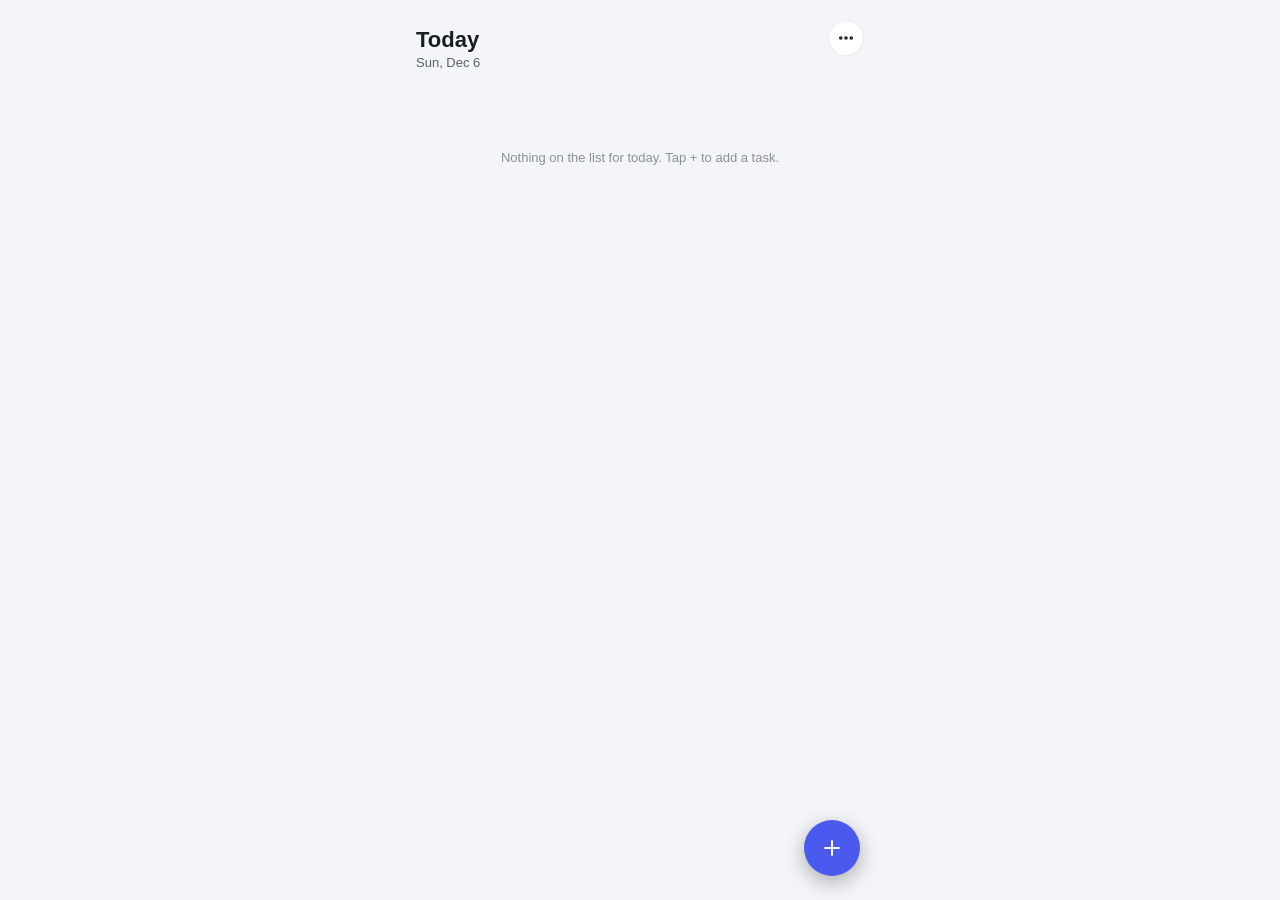
==== index.html @ 2a15b965 "Initial daily-planner PWA: offline habit checklist Plain HTML/CSS/JS, no build step. IndexedDB (task" ====
<!DOCTYPE html>
<html lang="en">
<head>
<meta charset="UTF-8" />
<meta name="viewport" content="width=device-width, initial-scale=1, viewport-fit=cover" />
<title>Daily Planner</title>
<meta name="theme-color" content="#0b0d12" />
<link rel="manifest" href="manifest.json" />
<link rel="icon" href="icons/icon-192.png" />
<link rel="apple-touch-icon" href="icons/icon-192.png" />
<meta name="apple-mobile-web-app-capable" content="yes" />
<meta name="apple-mobile-web-app-status-bar-style" content="black-translucent" />
<link rel="stylesheet" href="css/styles.css" />
</head>
<body>
<div id="app">
  <header class="app-header">
    <div>
      <h1>Today</h1>
      <div class="date-sub" id="dateSub"></div>
    </div>
    <button class="icon-btn" id="settingsBtn" aria-label="Backup settings"></button>
  </header>

  <div id="listContainer"></div>
</div>

<button class="fab" id="addTaskFab" aria-label="Add task"></button>

<!-- Add / edit task sheet -->
<div class="overlay" id="taskFormOverlay" hidden>
  <div class="sheet">
    <div class="sheet-handle"></div>
    <div class="sheet-title-row">
      <p id="taskFormTitle">Add task</p>
      <button class="icon-btn" id="taskFormClose" aria-label="Close"></button>
    </div>

    <label class="field-label" for="taskNameInput">Task name</label>
    <input type="text" id="taskNameInput" placeholder="Evening stretch" style="width:100%; margin-bottom:4px;" />
    <p class="field-error" id="taskNameError">Please enter a task name.</p>

    <label class="field-label" for="taskCategoryInput" style="margin-top:12px;">Category</label>
    <input type="text" id="taskCategoryInput" placeholder="pills, gym, meditation…" style="width:100%; margin-bottom:16px;" />

    <label class="field-label">Time of day</label>
    <div class="picker-row" id="timePicker">
      <button type="button" class="picker-btn" data-time="morning"></button>
      <button type="button" class="picker-btn" data-time="afternoon"></button>
      <button type="button" class="picker-btn" data-time="evening"></button>
    </div>
    <p class="field-error" id="taskTimeError">Please choose a time of day.</p>

    <label class="field-label">Repeats on</label>
    <div class="quick-row" id="quickPicker">
      <button type="button" class="quick-btn" data-quick="everyday">Every day</button>
      <button type="button" class="quick-btn" data-quick="weekdays">Weekdays</button>
      <button type="button" class="quick-btn" data-quick="once">Just once</button>
    </div>
    <div class="day-picker" id="dayPicker"></div>
    <p class="day-summary" id="daySummary">Select which days this applies to.</p>

    <button class="primary-btn" id="taskFormSave">Save task</button>
    <button class="secondary-btn" id="taskFormCancel">Cancel</button>
  </div>
</div>

<!-- Edit scope: apply change to just today or whole series -->
<div class="overlay" id="editScopeOverlay" hidden>
  <div class="sheet">
    <div class="sheet-handle"></div>
    <p style="font-size:15px;font-weight:500;margin:0 0 4px;">Save changes</p>
    <p class="action-sheet-subtitle" id="editScopeSubtitle"></p>
    <button class="secondary-btn" id="editScopeOnce">Just today</button>
    <button class="primary-btn" id="editScopeAll">Change whole series</button>
    <button class="secondary-btn" id="editScopeCancel">Cancel</button>
  </div>
</div>

<!-- Action sheet: tap a task -->
<div class="overlay" id="actionSheetOverlay" hidden>
  <div class="sheet">
    <div class="sheet-handle"></div>
    <p id="actionSheetTitle" style="font-size:15px;font-weight:500;margin:0 0 2px;"></p>
    <p class="action-sheet-subtitle" id="actionSheetSubtitle"></p>
    <button class="row-btn" id="actionEditBtn"></button>
    <button class="row-btn danger-btn" id="actionDeleteBtn"></button>
    <button class="secondary-btn" id="actionCancelBtn">Cancel</button>
  </div>
</div>

<!-- Delete confirm -->
<div class="overlay" id="deleteConfirmOverlay" hidden>
  <div class="sheet">
    <div class="sheet-handle"></div>
    <p id="deleteConfirmTitle" style="font-size:14px;margin:0 0 4px;"></p>
    <p class="action-sheet-subtitle" id="deleteConfirmSubtitle">What do you want to remove?</p>
    <button class="secondary-btn" id="deleteOnceBtn">Just today</button>
    <button class="danger-btn solid" id="deleteAllBtn">Remove from all days</button>
    <button class="secondary-btn" id="deleteCancelBtn">Cancel</button>
  </div>
</div>

<!-- Backup / settings -->
<div class="overlay" id="settingsOverlay" hidden>
  <div class="sheet">
    <div class="sheet-handle"></div>
    <div class="sheet-title-row">
      <p>Backup</p>
      <button class="icon-btn" id="settingsClose" aria-label="Close"></button>
    </div>
    <button class="row-btn" id="exportBtn"></button>
    <button class="row-btn" id="importBtn"></button>
    <input type="file" accept="application/json" id="importFileInput" class="file-input" />
    <p class="action-sheet-subtitle" style="margin-top:4px;">Importing replaces all data currently stored on this device.</p>
  </div>
</div>

<div class="toast" id="toast" hidden></div>

<script type="module" src="js/app.js"></script>
</body>
</html>
---- css/styles.css ----
:root {
  color-scheme: dark;

  --bg: #0b0d12;
  --surface-1: #12151c;
  --surface-2: #1a1e27;
  --surface-3: #232836;
  --border: rgba(255, 255, 255, 0.09);
  --border-accent: #5b6cff;
  --border-danger: rgba(240, 90, 90, 0.5);

  --text-primary: #f2f3f7;
  --text-secondary: #a2a8ba;
  --text-muted: #6b7182;
  --text-danger: #ff8080;
  --on-accent: #ffffff;
  --on-danger: #ffffff;

  --fill-accent: #5b6cff;
  --fill-secondary: #2a2f3d;
  --fill-danger: #d84a4a;

  --bg-tint-blue: rgba(91, 140, 255, 0.16);
  --text-tint-blue: #8fb4ff;
  --bg-tint-purple: rgba(160, 110, 255, 0.16);
  --text-tint-purple: #c3a4ff;
  --bg-tint-green: rgba(80, 200, 140, 0.16);
  --text-tint-green: #7fe0b6;
  --bg-tint-orange: rgba(255, 160, 70, 0.16);
  --text-tint-orange: #ffbd80;
  --bg-tint-pink: rgba(255, 110, 160, 0.16);
  --text-tint-pink: #ff9dc0;
  --bg-tint-gray: rgba(160, 170, 190, 0.16);
  --text-tint-gray: #b7bdcc;

  --shadow-sheet: 0 -8px 30px rgba(0, 0, 0, 0.35);
  --radius-lg: 16px;
  --radius-md: 12px;
  --radius-sm: 8px;
}

@media (prefers-color-scheme: light) {
  :root {
    color-scheme: light;
    --bg: #f4f5f8;
    --surface-1: #ffffff;
    --surface-2: #ffffff;
    --surface-3: #f0f1f5;
    --border: rgba(20, 22, 30, 0.08);
    --border-accent: #4a5aef;
    --border-danger: rgba(200, 60, 60, 0.4);

    --text-primary: #1a1d27;
    --text-secondary: #5a5f70;
    --text-muted: #8a8fa0;
    --text-danger: #c23a3a;

    --fill-accent: #4a5aef;
    --fill-secondary: #eceef4;
    --fill-danger: #d84a4a;

    --bg-tint-blue: rgba(74, 110, 235, 0.1);
    --text-tint-blue: #3a54c8;
    --bg-tint-purple: rgba(140, 90, 235, 0.1);
    --text-tint-purple: #7c4fd6;
    --bg-tint-green: rgba(40, 160, 110, 0.12);
    --text-tint-green: #1f8f63;
    --bg-tint-orange: rgba(230, 130, 40, 0.12);
    --text-tint-orange: #b8650f;
    --bg-tint-pink: rgba(230, 80, 140, 0.12);
    --text-tint-pink: #c23a72;
    --bg-tint-gray: rgba(90, 95, 112, 0.1);
    --text-tint-gray: #565b6c;

    --shadow-sheet: 0 -8px 30px rgba(0, 0, 0, 0.12);
  }
}

* {
  box-sizing: border-box;
}

html, body {
  height: 100%;
}

body {
  margin: 0;
  background: var(--bg);
  color: var(--text-primary);
  font-family: -apple-system, BlinkMacSystemFont, 'Segoe UI', Roboto, Helvetica, Arial, sans-serif;
  -webkit-tap-highlight-color: transparent;
}

button, input {
  font: inherit;
  color: inherit;
}

button {
  background: var(--surface-3);
  border: 0.5px solid var(--border);
  border-radius: var(--radius-sm);
  color: var(--text-primary);
  cursor: pointer;
}

button:active {
  opacity: 0.8;
}

input[type="text"] {
  background: var(--surface-3);
  border: 0.5px solid var(--border);
  border-radius: var(--radius-sm);
  padding: 10px 12px;
  color: var(--text-primary);
}

input[type="text"]:focus, button:focus-visible {
  outline: 2px solid var(--border-accent);
  outline-offset: 1px;
}

#app {
  max-width: 480px;
  margin: 0 auto;
  min-height: 100%;
  padding: 20px 16px calc(96px + env(safe-area-inset-bottom));
}

/* ---------- Header ---------- */
.app-header {
  display: flex;
  align-items: baseline;
  justify-content: space-between;
  margin-bottom: 20px;
}

.app-header h1 {
  font-size: 22px;
  font-weight: 600;
  margin: 0;
}

.app-header .date-sub {
  font-size: 13px;
  color: var(--text-secondary);
  margin-top: 2px;
}

.icon-btn {
  width: 36px;
  height: 36px;
  border-radius: 50%;
  display: flex;
  align-items: center;
  justify-content: center;
  background: var(--surface-2);
  flex-shrink: 0;
}

.icon-btn svg {
  width: 18px;
  height: 18px;
}

/* ---------- Sections ---------- */
.section {
  margin-bottom: 22px;
}

.section-title {
  font-size: 12px;
  font-weight: 600;
  text-transform: uppercase;
  letter-spacing: 0.06em;
  color: var(--text-muted);
  margin: 0 0 8px 4px;
  display: flex;
  align-items: center;
  gap: 6px;
}

.section-title svg {
  width: 14px;
  height: 14px;
}

.task-list {
  display: flex;
  flex-direction: column;
  gap: 8px;
}

/* ---------- Task row ---------- */
.task-row {
  background: var(--surface-2);
  border: 0.5px solid var(--border);
  border-radius: var(--radius-md);
  padding: 0.7rem 0.9rem;
  display: flex;
  align-items: center;
  gap: 10px;
}

.task-checkbox {
  width: 22px;
  height: 22px;
  border-radius: 50%;
  border: 1.5px solid var(--text-muted);
  background: transparent;
  flex-shrink: 0;
  display: flex;
  align-items: center;
  justify-content: center;
  padding: 0;
}

.task-checkbox svg {
  width: 13px;
  height: 13px;
  opacity: 0;
}

.task-row.completed .task-checkbox {
  background: var(--fill-accent);
  border-color: var(--fill-accent);
  color: var(--on-accent);
}

.task-row.completed .task-checkbox svg {
  opacity: 1;
}

.task-label-btn {
  flex: 1;
  display: flex;
  flex-direction: column;
  align-items: flex-start;
  gap: 2px;
  background: transparent;
  border: none;
  padding: 0;
  text-align: left;
  min-width: 0;
}

.task-name {
  font-size: 14px;
  line-height: 1.3;
}

.task-row.completed .task-name {
  color: var(--text-muted);
  text-decoration: line-through;
}

.task-override-note {
  font-size: 11px;
  color: var(--text-muted);
}

.tag {
  font-size: 11px;
  padding: 3px 9px;
  border-radius: 10px;
  white-space: nowrap;
  flex-shrink: 0;
  border: none;
}

.tag-blue { background: var(--bg-tint-blue); color: var(--text-tint-blue); }
.tag-purple { background: var(--bg-tint-purple); color: var(--text-tint-purple); }
.tag-green { background: var(--bg-tint-green); color: var(--text-tint-green); }
.tag-orange { background: var(--bg-tint-orange); color: var(--text-tint-orange); }
.tag-pink { background: var(--bg-tint-pink); color: var(--text-tint-pink); }
.tag-gray { background: var(--bg-tint-gray); color: var(--text-tint-gray); }

/* ---------- Empty state ---------- */
.empty-state {
  text-align: center;
  color: var(--text-muted);
  font-size: 13px;
  padding: 60px 20px;
}

/* ---------- FAB ---------- */
.fab {
  position: fixed;
  right: max(20px, calc((100vw - 480px) / 2 + 20px));
  bottom: calc(24px + env(safe-area-inset-bottom));
  width: 56px;
  height: 56px;
  border-radius: 50%;
  background: var(--fill-accent);
  color: var(--on-accent);
  display: flex;
  align-items: center;
  justify-content: center;
  box-shadow: 0 6px 20px rgba(0, 0, 0, 0.3);
  border: none;
  z-index: 20;
}

.fab svg {
  width: 24px;
  height: 24px;
}

/* ---------- Overlay / sheet ---------- */
.overlay {
  position: fixed;
  inset: 0;
  background: rgba(0, 0, 0, 0.5);
  display: flex;
  align-items: flex-end;
  justify-content: center;
  z-index: 50;
}

.overlay[hidden] {
  display: none !important;
}

.sheet {
  width: 100%;
  max-width: 480px;
  max-height: 88vh;
  overflow-y: auto;
  background: var(--surface-1);
  border-radius: 18px 18px 0 0;
  padding: 14px 16px calc(20px + env(safe-area-inset-bottom));
  box-shadow: var(--shadow-sheet);
  animation: sheet-up 0.18s ease-out;
}

@keyframes sheet-up {
  from { transform: translateY(16px); opacity: 0.6; }
  to { transform: translateY(0); opacity: 1; }
}

.sheet-handle {
  width: 36px;
  height: 4px;
  border-radius: 3px;
  background: var(--border);
  margin: 2px auto 14px;
}

.sheet-title-row {
  display: flex;
  align-items: center;
  justify-content: space-between;
  margin-bottom: 14px;
}

.sheet-title-row p {
  font-size: 18px;
  font-weight: 500;
  margin: 0;
}

.field-label {
  font-size: 13px;
  color: var(--text-secondary);
  display: block;
  margin-bottom: 8px;
}

.card {
  background: var(--surface-2);
  border-radius: var(--radius-md);
  border: 0.5px solid var(--border);
  padding: 1rem 1.25rem;
}

.picker-row {
  display: flex;
  gap: 6px;
  margin-bottom: 16px;
}

.picker-btn {
  flex: 1;
  padding: 8px 0;
  font-size: 12px;
  display: flex;
  flex-direction: column;
  align-items: center;
  gap: 4px;
}

.picker-btn svg {
  width: 16px;
  height: 16px;
}

.picker-btn.selected {
  background: var(--fill-accent);
  color: var(--on-accent);
  border-color: var(--border-accent);
}

.quick-row {
  display: flex;
  gap: 6px;
  margin-bottom: 10px;
}

.quick-btn {
  flex: 1;
  padding: 6px 0;
  font-size: 12px;
}

.quick-btn.selected {
  background: var(--fill-accent);
  color: var(--on-accent);
  border-color: var(--border-accent);
}

.day-picker {
  display: flex;
  gap: 4px;
  margin-bottom: 12px;
}

.day-btn {
  flex: 1;
  padding: 8px 0;
  font-size: 12px;
  border-radius: 50%;
  aspect-ratio: 1;
}

.day-btn.selected {
  background: var(--fill-accent);
  color: var(--on-accent);
  border-color: var(--border-accent);
}

.day-summary {
  font-size: 13px;
  color: var(--text-secondary);
  margin: 0 0 16px;
}

.primary-btn {
  width: 100%;
  padding: 12px;
  background: var(--fill-accent);
  color: var(--on-accent);
  font-size: 14px;
  font-weight: 500;
  border-radius: var(--radius-sm);
  margin-bottom: 8px;
}

.secondary-btn {
  width: 100%;
  padding: 10px;
  font-size: 14px;
  margin-bottom: 8px;
}

.danger-btn {
  width: 100%;
  padding: 10px;
  color: var(--text-danger);
  border-color: var(--border-danger);
  font-size: 14px;
  margin-bottom: 8px;
}

.danger-btn.solid {
  background: var(--fill-danger);
  color: var(--on-danger);
  font-weight: 500;
  border-color: transparent;
}

.row-btn {
  width: 100%;
  padding: 10px;
  display: flex;
  align-items: center;
  gap: 8px;
  margin-bottom: 8px;
  font-size: 14px;
}

.row-btn svg {
  width: 16px;
  height: 16px;
}

.field-error {
  font-size: 12px;
  color: var(--text-danger);
  margin: -10px 0 12px;
  display: none;
}

.field-error.visible {
  display: block;
}

.action-sheet-subtitle {
  font-size: 12px;
  color: var(--text-secondary);
  margin: 0 0 14px;
}

.toast {
  position: fixed;
  left: 50%;
  bottom: calc(24px + env(safe-area-inset-bottom));
  transform: translateX(-50%);
  background: var(--surface-3);
  border: 0.5px solid var(--border);
  color: var(--text-primary);
  font-size: 13px;
  padding: 10px 16px;
  border-radius: 20px;
  box-shadow: 0 6px 20px rgba(0, 0, 0, 0.3);
  z-index: 80;
  max-width: 90vw;
  text-align: center;
}

.toast[hidden] {
  display: none !important;
}

.file-input {
  display: none;
}
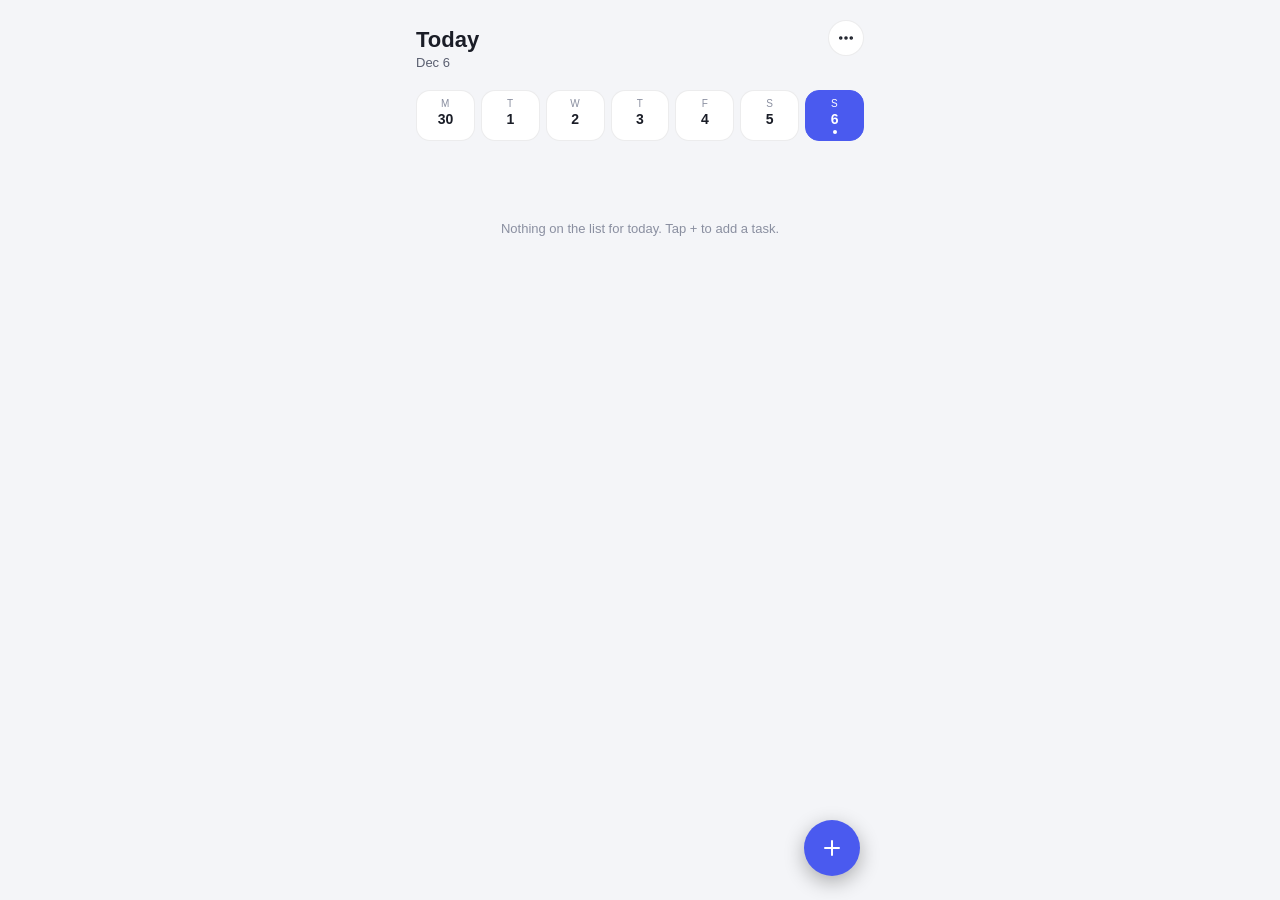
==== commit 32c70b05: "Add week view: day strip + swipe navigation Default landing is still Today, but a 7-day strip (M-Sun" ====
--- a/index.html
+++ b/index.html
@@ -16,11 +16,13 @@
 <div id="app">
   <header class="app-header">
     <div>
-      <h1>Today</h1>
+      <h1 id="dayHeading">Today</h1>
       <div class="date-sub" id="dateSub"></div>
     </div>
     <button class="icon-btn" id="settingsBtn" aria-label="Backup settings"></button>
   </header>
+
+  <div class="day-strip" id="dayStrip"></div>
 
   <div id="listContainer"></div>
 </div>
--- a/css/styles.css
+++ b/css/styles.css
@@ -163,6 +163,67 @@
 .icon-btn svg {
   width: 18px;
   height: 18px;
+}
+
+/* ---------- Day strip ---------- */
+.day-strip {
+  display: flex;
+  gap: 6px;
+  margin-bottom: 20px;
+  touch-action: pan-y;
+}
+
+.day-strip-btn {
+  flex: 1;
+  display: flex;
+  flex-direction: column;
+  align-items: center;
+  gap: 3px;
+  padding: 7px 0 6px;
+  border-radius: 14px;
+  background: var(--surface-2);
+  min-width: 0;
+}
+
+.day-strip-btn .dow {
+  font-size: 10px;
+  text-transform: uppercase;
+  letter-spacing: 0.03em;
+  color: var(--text-muted);
+}
+
+.day-strip-btn .dom {
+  font-size: 14px;
+  font-weight: 600;
+  color: var(--text-primary);
+  line-height: 1;
+}
+
+.day-strip-btn .today-dot {
+  width: 4px;
+  height: 4px;
+  border-radius: 50%;
+  background: var(--fill-accent);
+  margin-top: 1px;
+}
+
+.day-strip-btn.today .dow,
+.day-strip-btn.today .dom {
+  color: var(--fill-accent);
+}
+
+.day-strip-btn.selected {
+  background: var(--fill-accent);
+  border-color: var(--border-accent);
+}
+
+.day-strip-btn.selected .dow,
+.day-strip-btn.selected .dom {
+  color: var(--on-accent);
+}
+
+.day-strip-btn.selected .today-dot {
+  background: var(--on-accent);
 }
 
 /* ---------- Sections ---------- */
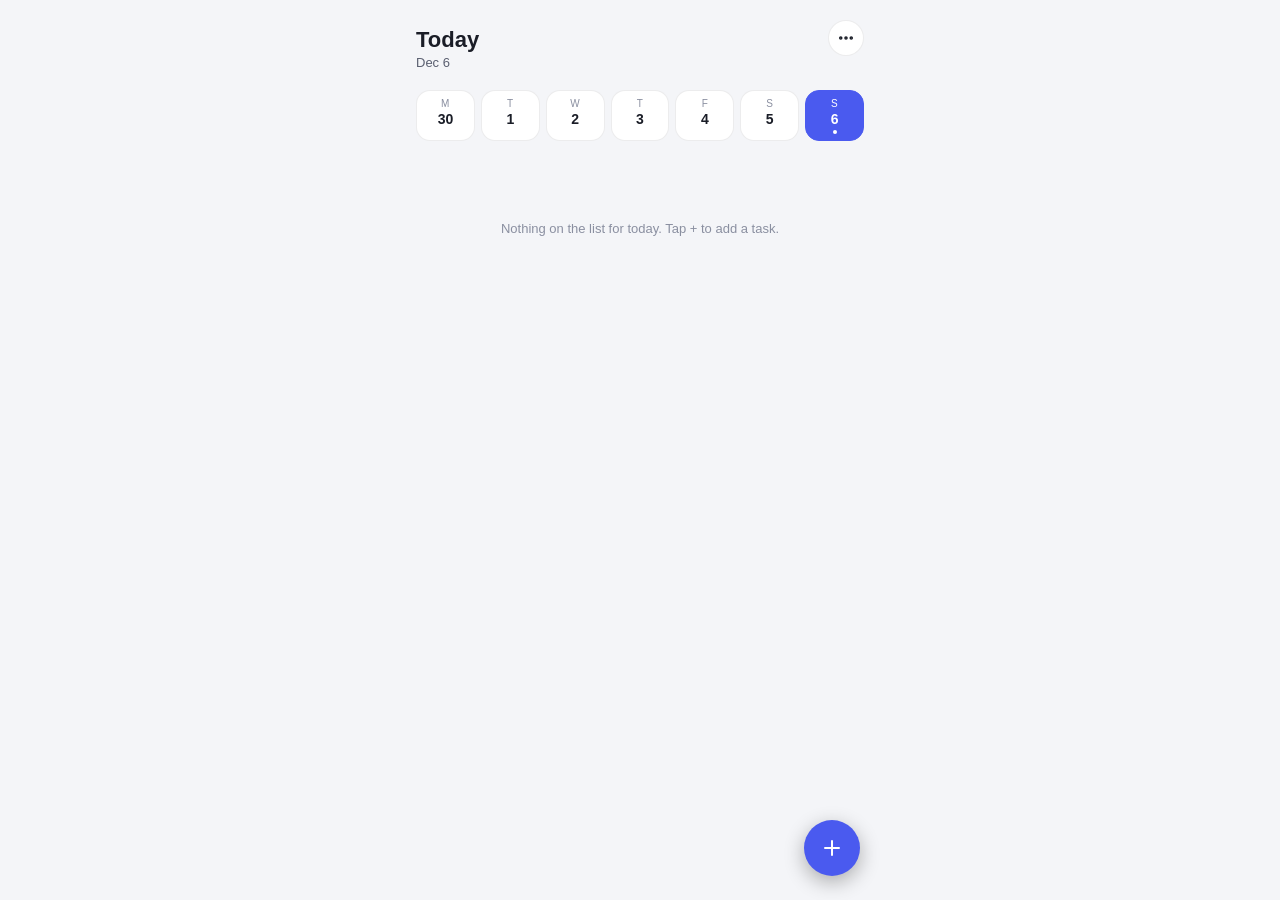
==== commit cc9609e8: "Add backup nudge, stale-data cleanup, delete undo, and a reload guard Four quality-of-life gaps iden" ====
--- a/index.html
+++ b/index.html
@@ -118,7 +118,10 @@
   </div>
 </div>
 
-<div class="toast" id="toast" hidden></div>
+<div class="toast" id="toast" hidden>
+  <span id="toastMessage"></span>
+  <button type="button" class="toast-undo" id="toastUndoBtn" hidden>Undo</button>
+</div>
 
 <script type="module" src="js/app.js"></script>
 </body>
--- a/css/styles.css
+++ b/css/styles.css
@@ -129,6 +129,29 @@
   padding: 20px 16px calc(96px + env(safe-area-inset-bottom));
 }
 
+#listContainer {
+  position: relative;
+  overflow: hidden;
+  touch-action: pan-y;
+  transition: transform 150ms ease, opacity 150ms ease;
+}
+
+/* Tap-to-jump on the day strip (no finger to track) still gets a simple crossfade */
+#listContainer.slide-out-left { transform: translateX(-16px); opacity: 0; }
+#listContainer.slide-out-right { transform: translateX(16px); opacity: 0; }
+#listContainer.slide-in-left { transform: translateX(-16px); opacity: 0; }
+#listContainer.slide-in-right { transform: translateX(16px); opacity: 0; }
+#listContainer.no-anim { transition: none !important; }
+
+/* Live swipe drag: current + preview day panels slide together 1:1 with the finger */
+.day-panel {
+  position: absolute;
+  top: 0;
+  left: 0;
+  width: 100%;
+  transition: none;
+}
+
 /* ---------- Header ---------- */
 .app-header {
   display: flex;
@@ -255,7 +278,48 @@
 }
 
 /* ---------- Task row ---------- */
+.task-row-wrap {
+  position: relative;
+  border-radius: var(--radius-md);
+  overflow: hidden;
+  touch-action: pan-y;
+}
+
+.task-row-actions {
+  position: absolute;
+  inset: 0;
+  display: flex;
+  justify-content: flex-end;
+  align-items: stretch;
+}
+
+.row-action {
+  width: 64px;
+  border: none;
+  border-radius: 0;
+  display: flex;
+  align-items: center;
+  justify-content: center;
+  flex-shrink: 0;
+}
+
+.row-action svg {
+  width: 20px;
+  height: 20px;
+}
+
+.row-action.edit {
+  background: var(--fill-accent);
+  color: var(--on-accent);
+}
+
+.row-action.delete {
+  background: var(--fill-danger);
+  color: var(--on-danger);
+}
+
 .task-row {
+  position: relative;
   background: var(--surface-2);
   border: 0.5px solid var(--border);
   border-radius: var(--radius-md);
@@ -263,6 +327,14 @@
   display: flex;
   align-items: center;
   gap: 10px;
+}
+
+.task-row-wrap .task-row {
+  transition: transform 0.18s ease;
+}
+
+.task-row-wrap.dragging .task-row {
+  transition: none;
 }
 
 .task-checkbox {
@@ -587,13 +659,29 @@
   box-shadow: 0 6px 20px rgba(0, 0, 0, 0.3);
   z-index: 80;
   max-width: 90vw;
-  text-align: center;
+  display: flex;
+  align-items: center;
+  gap: 12px;
 }
 
 .toast[hidden] {
   display: none !important;
 }
 
+.toast-undo {
+  background: none;
+  border: none;
+  color: var(--text-tint-blue);
+  font-weight: 600;
+  font-size: 13px;
+  padding: 0;
+  flex-shrink: 0;
+}
+
+.toast-undo[hidden] {
+  display: none !important;
+}
+
 .file-input {
   display: none;
 }
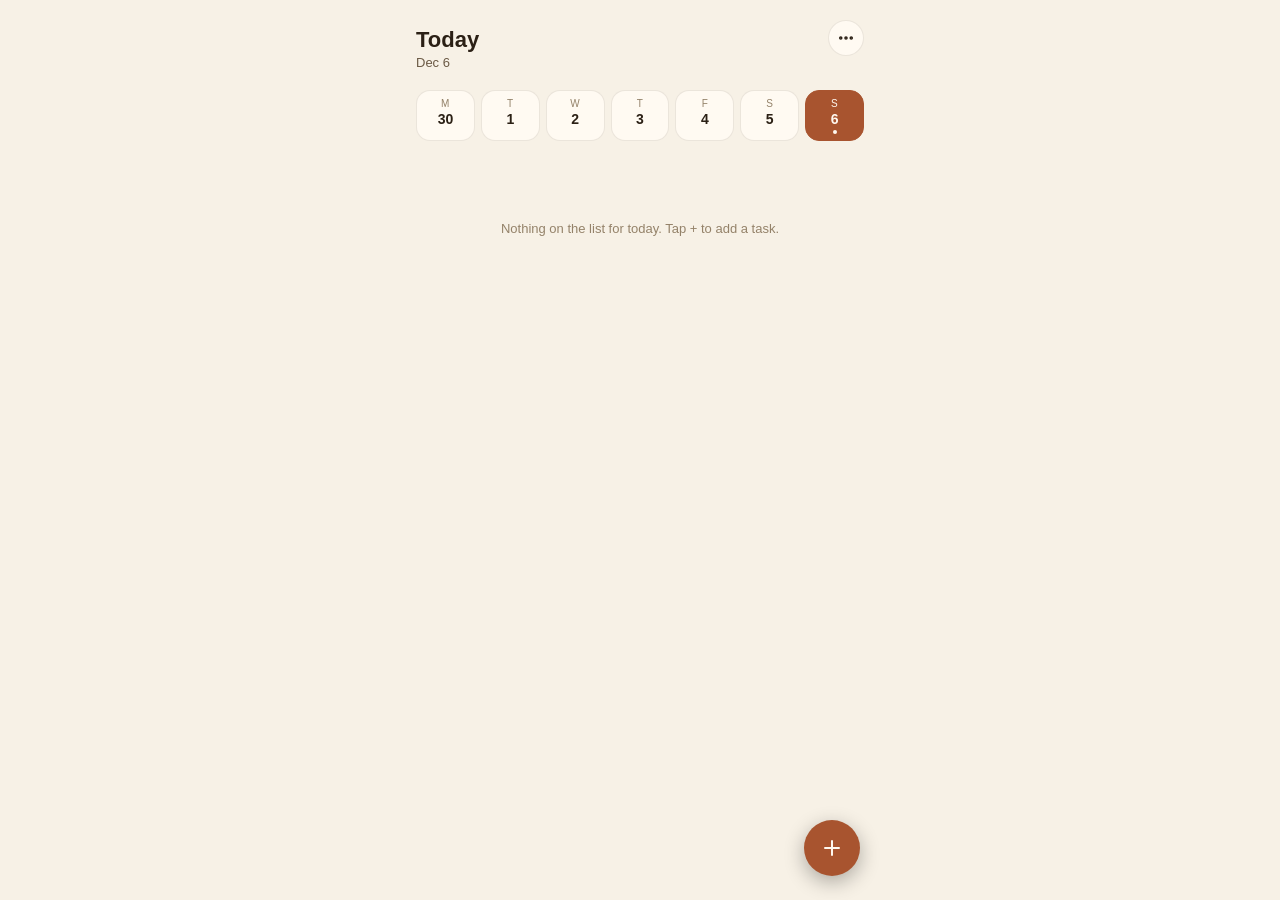
==== commit 7ad25961: "Retheme to a warm/earthy palette Replaces the indigo-on-blue-black theme with a warm terracotta acce" ====
--- a/index.html
+++ b/index.html
@@ -4,7 +4,7 @@
 <meta charset="UTF-8" />
 <meta name="viewport" content="width=device-width, initial-scale=1, viewport-fit=cover" />
 <title>Daily Planner</title>
-<meta name="theme-color" content="#0b0d12" />
+<meta name="theme-color" content="#16110c" />
 <link rel="manifest" href="manifest.json" />
 <link rel="icon" href="icons/icon-192.png" />
 <link rel="apple-touch-icon" href="icons/icon-192.png" />
--- a/css/styles.css
+++ b/css/styles.css
@@ -1,39 +1,45 @@
 :root {
   color-scheme: dark;
 
-  --bg: #0b0d12;
-  --surface-1: #12151c;
-  --surface-2: #1a1e27;
-  --surface-3: #232836;
-  --border: rgba(255, 255, 255, 0.09);
-  --border-accent: #5b6cff;
-  --border-danger: rgba(240, 90, 90, 0.5);
-
-  --text-primary: #f2f3f7;
-  --text-secondary: #a2a8ba;
-  --text-muted: #6b7182;
-  --text-danger: #ff8080;
-  --on-accent: #ffffff;
-  --on-danger: #ffffff;
-
-  --fill-accent: #5b6cff;
-  --fill-secondary: #2a2f3d;
-  --fill-danger: #d84a4a;
-
-  --bg-tint-blue: rgba(91, 140, 255, 0.16);
-  --text-tint-blue: #8fb4ff;
-  --bg-tint-purple: rgba(160, 110, 255, 0.16);
-  --text-tint-purple: #c3a4ff;
-  --bg-tint-green: rgba(80, 200, 140, 0.16);
-  --text-tint-green: #7fe0b6;
-  --bg-tint-orange: rgba(255, 160, 70, 0.16);
-  --text-tint-orange: #ffbd80;
-  --bg-tint-pink: rgba(255, 110, 160, 0.16);
-  --text-tint-pink: #ff9dc0;
-  --bg-tint-gray: rgba(160, 170, 190, 0.16);
-  --text-tint-gray: #b7bdcc;
-
-  --shadow-sheet: 0 -8px 30px rgba(0, 0, 0, 0.35);
+  --bg: #16110c;
+  --surface-1: #1d1712;
+  --surface-2: #251e16;
+  --surface-3: #2f261b;
+  --border: rgba(255, 240, 220, 0.08);
+  --border-accent: #c1683f;
+  --border-danger: rgba(200, 90, 70, 0.5);
+
+  --text-primary: #f5ece0;
+  --text-secondary: #b7a893;
+  --text-muted: #8a7a67;
+  --text-danger: #ff9478;
+  --on-accent: #fff8f0;
+  --on-danger: #fff8f0;
+
+  --fill-accent: #c1683f;
+  --fill-secondary: #3a2f22;
+  --fill-danger: #b8453a;
+
+  /* Sage */
+  --bg-tint-blue: rgba(146, 168, 110, 0.18);
+  --text-tint-blue: #b7d18f;
+  /* Dusty mauve */
+  --bg-tint-purple: rgba(160, 105, 115, 0.18);
+  --text-tint-purple: #dba9b3;
+  /* Olive */
+  --bg-tint-green: rgba(150, 155, 80, 0.18);
+  --text-tint-green: #c7cd8e;
+  /* Amber */
+  --bg-tint-orange: rgba(213, 155, 60, 0.2);
+  --text-tint-orange: #f0c279;
+  /* Terracotta */
+  --bg-tint-pink: rgba(196, 114, 78, 0.2);
+  --text-tint-pink: #eaab88;
+  /* Warm stone */
+  --bg-tint-gray: rgba(163, 146, 122, 0.18);
+  --text-tint-gray: #cabda5;
+
+  --shadow-sheet: 0 -8px 30px rgba(0, 0, 0, 0.4);
   --radius-lg: 16px;
   --radius-md: 12px;
   --radius-sm: 8px;
@@ -42,35 +48,41 @@
 @media (prefers-color-scheme: light) {
   :root {
     color-scheme: light;
-    --bg: #f4f5f8;
-    --surface-1: #ffffff;
-    --surface-2: #ffffff;
-    --surface-3: #f0f1f5;
-    --border: rgba(20, 22, 30, 0.08);
-    --border-accent: #4a5aef;
-    --border-danger: rgba(200, 60, 60, 0.4);
-
-    --text-primary: #1a1d27;
-    --text-secondary: #5a5f70;
-    --text-muted: #8a8fa0;
-    --text-danger: #c23a3a;
-
-    --fill-accent: #4a5aef;
-    --fill-secondary: #eceef4;
-    --fill-danger: #d84a4a;
-
-    --bg-tint-blue: rgba(74, 110, 235, 0.1);
-    --text-tint-blue: #3a54c8;
-    --bg-tint-purple: rgba(140, 90, 235, 0.1);
-    --text-tint-purple: #7c4fd6;
-    --bg-tint-green: rgba(40, 160, 110, 0.12);
-    --text-tint-green: #1f8f63;
-    --bg-tint-orange: rgba(230, 130, 40, 0.12);
-    --text-tint-orange: #b8650f;
-    --bg-tint-pink: rgba(230, 80, 140, 0.12);
-    --text-tint-pink: #c23a72;
-    --bg-tint-gray: rgba(90, 95, 112, 0.1);
-    --text-tint-gray: #565b6c;
+    --bg: #f7f1e6;
+    --surface-1: #fffaf2;
+    --surface-2: #fffaf2;
+    --surface-3: #efe3cf;
+    --border: rgba(60, 40, 20, 0.1);
+    --border-accent: #a8542f;
+    --border-danger: rgba(170, 60, 45, 0.4);
+
+    --text-primary: #2b2015;
+    --text-secondary: #6b5a45;
+    --text-muted: #948269;
+    --text-danger: #a3392b;
+
+    --fill-accent: #a8542f;
+    --fill-secondary: #ece0c9;
+    --fill-danger: #a3392b;
+
+    /* Sage */
+    --bg-tint-blue: rgba(112, 142, 78, 0.14);
+    --text-tint-blue: #52672e;
+    /* Dusty mauve */
+    --bg-tint-purple: rgba(150, 88, 98, 0.14);
+    --text-tint-purple: #834552;
+    /* Olive */
+    --bg-tint-green: rgba(140, 140, 66, 0.16);
+    --text-tint-green: #66661f;
+    /* Amber */
+    --bg-tint-orange: rgba(198, 138, 35, 0.18);
+    --text-tint-orange: #855c0d;
+    /* Terracotta */
+    --bg-tint-pink: rgba(178, 98, 66, 0.16);
+    --text-tint-pink: #874626;
+    /* Warm stone */
+    --bg-tint-gray: rgba(138, 116, 90, 0.16);
+    --text-tint-gray: #6b5a45;
 
     --shadow-sheet: 0 -8px 30px rgba(0, 0, 0, 0.12);
   }
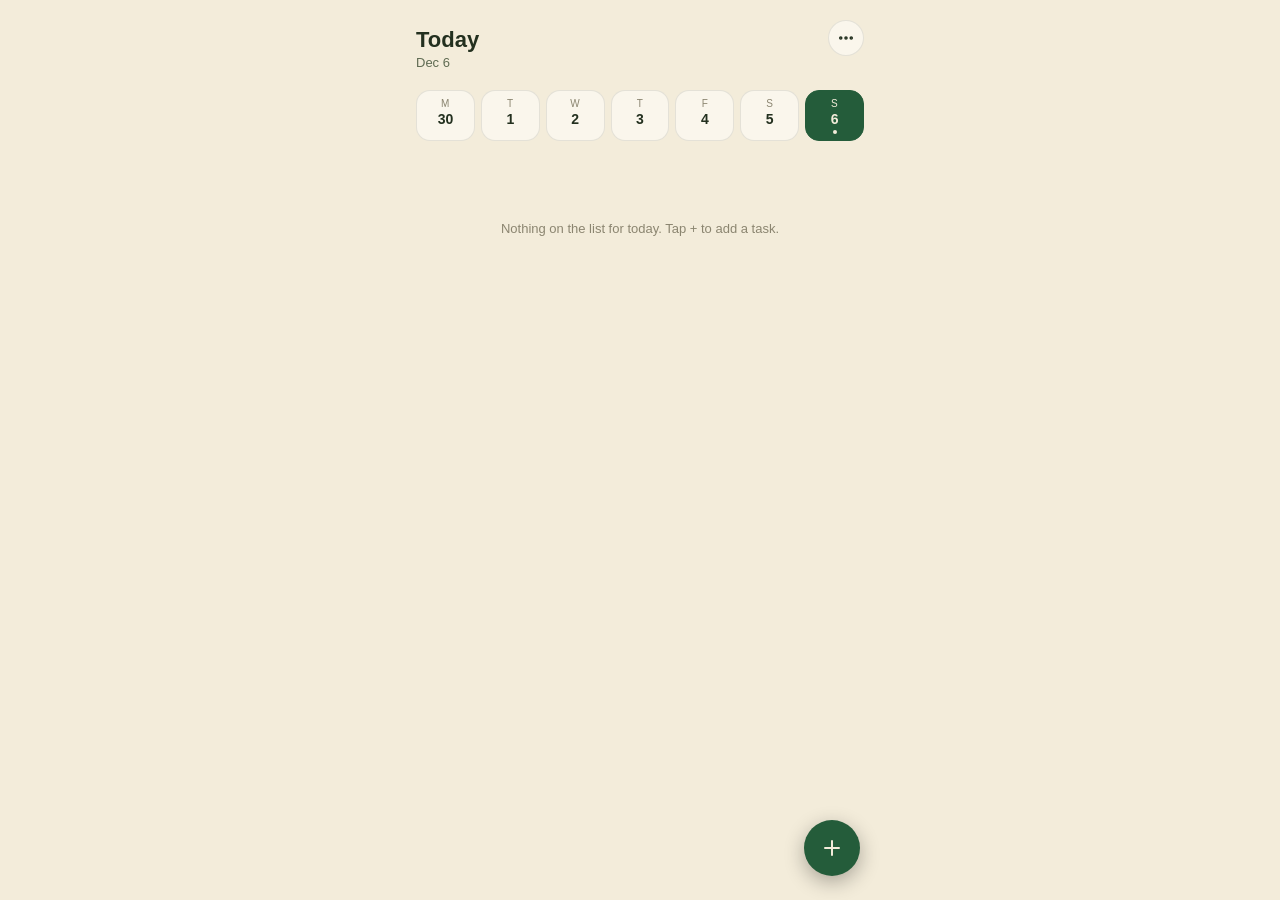
==== commit 1336f715: "Retheme around the island illustration's palette Pulls the two hero colors from the reference image " ====
--- a/index.html
+++ b/index.html
@@ -4,7 +4,7 @@
 <meta charset="UTF-8" />
 <meta name="viewport" content="width=device-width, initial-scale=1, viewport-fit=cover" />
 <title>Daily Planner</title>
-<meta name="theme-color" content="#16110c" />
+<meta name="theme-color" content="#0f1a13" />
 <link rel="manifest" href="manifest.json" />
 <link rel="icon" href="icons/icon-192.png" />
 <link rel="apple-touch-icon" href="icons/icon-192.png" />
--- a/css/styles.css
+++ b/css/styles.css
@@ -1,45 +1,55 @@
+/*
+ * Palette pulled from a minimalist illustration: a small island with a
+ * house and tree split across a cream field and a deep forest-green field,
+ * reflected in still water. Rather than literally splitting the screen,
+ * the two hero colors trade places as background/accent between themes —
+ * dark mode is the green field with the house's cream picked out as the
+ * accent; light mode is the cream field with the forest green picked out
+ * instead. Everything else (water teal, foliage sage, boat-wood terracotta,
+ * stone, dusk plum/rose) supports as the category tag palette.
+ */
 :root {
   color-scheme: dark;
 
-  --bg: #16110c;
-  --surface-1: #1d1712;
-  --surface-2: #251e16;
-  --surface-3: #2f261b;
-  --border: rgba(255, 240, 220, 0.08);
-  --border-accent: #c1683f;
+  --bg: #0f1a13;
+  --surface-1: #16221a;
+  --surface-2: #1c2b21;
+  --surface-3: #253629;
+  --border: rgba(240, 235, 220, 0.08);
+  --border-accent: #ede3cc;
   --border-danger: rgba(200, 90, 70, 0.5);
 
-  --text-primary: #f5ece0;
-  --text-secondary: #b7a893;
-  --text-muted: #8a7a67;
+  --text-primary: #f2ecdc;
+  --text-secondary: #a8b8a4;
+  --text-muted: #6f8070;
   --text-danger: #ff9478;
-  --on-accent: #fff8f0;
-  --on-danger: #fff8f0;
-
-  --fill-accent: #c1683f;
-  --fill-secondary: #3a2f22;
+  --on-accent: #16241a;
+  --on-danger: #fff6e8;
+
+  --fill-accent: #ede3cc;
+  --fill-secondary: #2a3a2d;
   --fill-danger: #b8453a;
 
-  /* Sage */
-  --bg-tint-blue: rgba(146, 168, 110, 0.18);
-  --text-tint-blue: #b7d18f;
-  /* Dusty mauve */
-  --bg-tint-purple: rgba(160, 105, 115, 0.18);
-  --text-tint-purple: #dba9b3;
-  /* Olive */
-  --bg-tint-green: rgba(150, 155, 80, 0.18);
-  --text-tint-green: #c7cd8e;
-  /* Amber */
-  --bg-tint-orange: rgba(213, 155, 60, 0.2);
-  --text-tint-orange: #f0c279;
-  /* Terracotta */
-  --bg-tint-pink: rgba(196, 114, 78, 0.2);
-  --text-tint-pink: #eaab88;
-  /* Warm stone */
-  --bg-tint-gray: rgba(163, 146, 122, 0.18);
-  --text-tint-gray: #cabda5;
-
-  --shadow-sheet: 0 -8px 30px rgba(0, 0, 0, 0.4);
+  /* Sage (foliage) */
+  --bg-tint-blue: rgba(140, 170, 110, 0.18);
+  --text-tint-blue: #b9d69a;
+  /* Dusk plum */
+  --bg-tint-purple: rgba(120, 85, 95, 0.2);
+  --text-tint-purple: #d2a0ac;
+  /* Water teal */
+  --bg-tint-green: rgba(70, 140, 130, 0.2);
+  --text-tint-green: #82d1c4;
+  /* Boat-wood terracotta */
+  --bg-tint-orange: rgba(196, 120, 70, 0.2);
+  --text-tint-orange: #eab488;
+  /* Warm rose */
+  --bg-tint-pink: rgba(185, 105, 95, 0.18);
+  --text-tint-pink: #e3a89a;
+  /* House stone */
+  --bg-tint-gray: rgba(165, 150, 120, 0.16);
+  --text-tint-gray: #d1c4a4;
+
+  --shadow-sheet: 0 -8px 30px rgba(0, 0, 0, 0.45);
   --radius-lg: 16px;
   --radius-md: 12px;
   --radius-sm: 8px;
@@ -48,41 +58,43 @@
 @media (prefers-color-scheme: light) {
   :root {
     color-scheme: light;
-    --bg: #f7f1e6;
-    --surface-1: #fffaf2;
-    --surface-2: #fffaf2;
-    --surface-3: #efe3cf;
-    --border: rgba(60, 40, 20, 0.1);
-    --border-accent: #a8542f;
-    --border-danger: rgba(170, 60, 45, 0.4);
-
-    --text-primary: #2b2015;
-    --text-secondary: #6b5a45;
-    --text-muted: #948269;
+    --bg: #f3ecda;
+    --surface-1: #faf6ec;
+    --surface-2: #faf6ec;
+    --surface-3: #ece0c4;
+    --border: rgba(30, 45, 30, 0.1);
+    --border-accent: #245c3a;
+    --border-danger: rgba(160, 55, 40, 0.4);
+
+    --text-primary: #23301f;
+    --text-secondary: #5f6b52;
+    --text-muted: #8b8570;
     --text-danger: #a3392b;
 
-    --fill-accent: #a8542f;
-    --fill-secondary: #ece0c9;
+    --fill-accent: #245c3a;
+    --fill-secondary: #ece0c4;
     --fill-danger: #a3392b;
-
-    /* Sage */
-    --bg-tint-blue: rgba(112, 142, 78, 0.14);
-    --text-tint-blue: #52672e;
-    /* Dusty mauve */
-    --bg-tint-purple: rgba(150, 88, 98, 0.14);
-    --text-tint-purple: #834552;
-    /* Olive */
-    --bg-tint-green: rgba(140, 140, 66, 0.16);
-    --text-tint-green: #66661f;
-    /* Amber */
-    --bg-tint-orange: rgba(198, 138, 35, 0.18);
-    --text-tint-orange: #855c0d;
-    /* Terracotta */
-    --bg-tint-pink: rgba(178, 98, 66, 0.16);
-    --text-tint-pink: #874626;
-    /* Warm stone */
-    --bg-tint-gray: rgba(138, 116, 90, 0.16);
-    --text-tint-gray: #6b5a45;
+    --on-accent: #f3ecda;
+    --on-danger: #f7f0e0;
+
+    /* Sage (foliage) */
+    --bg-tint-blue: rgba(110, 150, 80, 0.16);
+    --text-tint-blue: #4c6b34;
+    /* Dusk plum */
+    --bg-tint-purple: rgba(110, 75, 85, 0.16);
+    --text-tint-purple: #6b4652;
+    /* Water teal */
+    --bg-tint-green: rgba(60, 130, 120, 0.16);
+    --text-tint-green: #276358;
+    /* Boat-wood terracotta */
+    --bg-tint-orange: rgba(180, 105, 55, 0.16);
+    --text-tint-orange: #8a4d1e;
+    /* Warm rose */
+    --bg-tint-pink: rgba(170, 90, 80, 0.16);
+    --text-tint-pink: #8a4436;
+    /* House stone */
+    --bg-tint-gray: rgba(140, 125, 95, 0.16);
+    --text-tint-gray: #6b5c40;
 
     --shadow-sheet: 0 -8px 30px rgba(0, 0, 0, 0.12);
   }
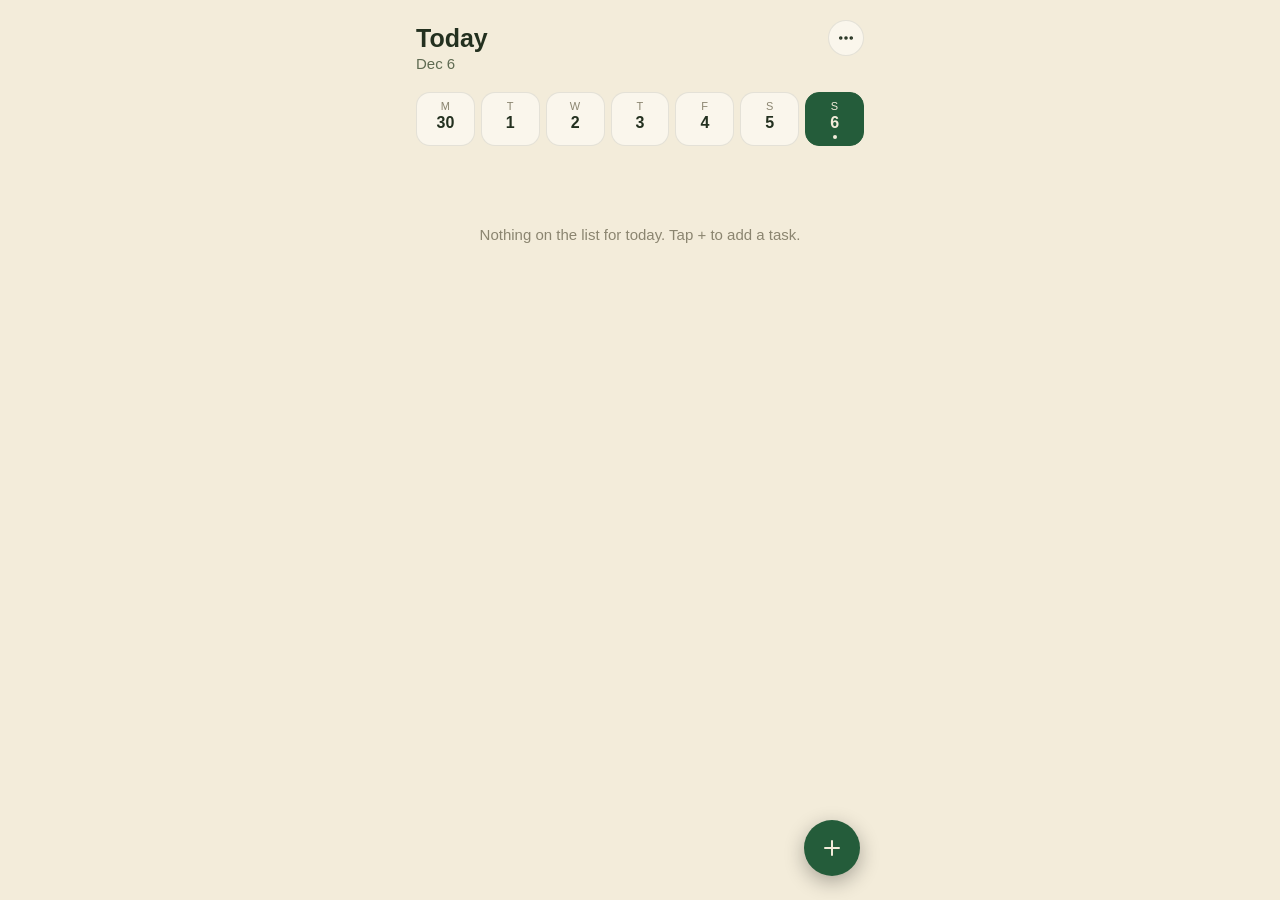
==== commit 2783963e: "Rename app to "Tend", house-silhouette icon App icon is now a simple cream house silhouette (with a " ====
--- a/index.html
+++ b/index.html
@@ -3,7 +3,7 @@
 <head>
 <meta charset="UTF-8" />
 <meta name="viewport" content="width=device-width, initial-scale=1, viewport-fit=cover" />
-<title>Daily Planner</title>
+<title>Tend</title>
 <meta name="theme-color" content="#0f1a13" />
 <link rel="manifest" href="manifest.json" />
 <link rel="icon" href="icons/icon-192.png" />
--- a/css/styles.css
+++ b/css/styles.css
@@ -185,13 +185,13 @@
 }
 
 .app-header h1 {
-  font-size: 22px;
+  font-size: 25px;
   font-weight: 600;
   margin: 0;
 }
 
 .app-header .date-sub {
-  font-size: 13px;
+  font-size: 15px;
   color: var(--text-secondary);
   margin-top: 2px;
 }
@@ -233,14 +233,14 @@
 }
 
 .day-strip-btn .dow {
-  font-size: 10px;
+  font-size: 11px;
   text-transform: uppercase;
   letter-spacing: 0.03em;
   color: var(--text-muted);
 }
 
 .day-strip-btn .dom {
-  font-size: 14px;
+  font-size: 16px;
   font-weight: 600;
   color: var(--text-primary);
   line-height: 1;
@@ -279,7 +279,7 @@
 }
 
 .section-title {
-  font-size: 12px;
+  font-size: 13px;
   font-weight: 600;
   text-transform: uppercase;
   letter-spacing: 0.06em;
@@ -362,8 +362,8 @@
 }
 
 .task-checkbox {
-  width: 22px;
-  height: 22px;
+  width: 25px;
+  height: 25px;
   border-radius: 50%;
   border: 1.5px solid var(--text-muted);
   background: transparent;
@@ -375,8 +375,8 @@
 }
 
 .task-checkbox svg {
-  width: 13px;
-  height: 13px;
+  width: 15px;
+  height: 15px;
   opacity: 0;
 }
 
@@ -404,7 +404,7 @@
 }
 
 .task-name {
-  font-size: 14px;
+  font-size: 16px;
   line-height: 1.3;
 }
 
@@ -414,12 +414,12 @@
 }
 
 .task-override-note {
-  font-size: 11px;
+  font-size: 12px;
   color: var(--text-muted);
 }
 
 .tag {
-  font-size: 11px;
+  font-size: 12px;
   padding: 3px 9px;
   border-radius: 10px;
   white-space: nowrap;
@@ -438,7 +438,7 @@
 .empty-state {
   text-align: center;
   color: var(--text-muted);
-  font-size: 13px;
+  font-size: 15px;
   padding: 60px 20px;
 }
 
@@ -513,13 +513,13 @@
 }
 
 .sheet-title-row p {
-  font-size: 18px;
+  font-size: 20px;
   font-weight: 500;
   margin: 0;
 }
 
 .field-label {
-  font-size: 13px;
+  font-size: 14px;
   color: var(--text-secondary);
   display: block;
   margin-bottom: 8px;
@@ -541,7 +541,7 @@
 .picker-btn {
   flex: 1;
   padding: 8px 0;
-  font-size: 12px;
+  font-size: 13px;
   display: flex;
   flex-direction: column;
   align-items: center;
@@ -568,7 +568,7 @@
 .quick-btn {
   flex: 1;
   padding: 6px 0;
-  font-size: 12px;
+  font-size: 13px;
 }
 
 .quick-btn.selected {
@@ -586,7 +586,7 @@
 .day-btn {
   flex: 1;
   padding: 8px 0;
-  font-size: 12px;
+  font-size: 13px;
   border-radius: 50%;
   aspect-ratio: 1;
 }
@@ -598,7 +598,7 @@
 }
 
 .day-summary {
-  font-size: 13px;
+  font-size: 14px;
   color: var(--text-secondary);
   margin: 0 0 16px;
 }
@@ -608,7 +608,7 @@
   padding: 12px;
   background: var(--fill-accent);
   color: var(--on-accent);
-  font-size: 14px;
+  font-size: 16px;
   font-weight: 500;
   border-radius: var(--radius-sm);
   margin-bottom: 8px;
@@ -617,7 +617,7 @@
 .secondary-btn {
   width: 100%;
   padding: 10px;
-  font-size: 14px;
+  font-size: 16px;
   margin-bottom: 8px;
 }
 
@@ -626,7 +626,7 @@
   padding: 10px;
   color: var(--text-danger);
   border-color: var(--border-danger);
-  font-size: 14px;
+  font-size: 16px;
   margin-bottom: 8px;
 }
 
@@ -644,7 +644,7 @@
   align-items: center;
   gap: 8px;
   margin-bottom: 8px;
-  font-size: 14px;
+  font-size: 16px;
 }
 
 .row-btn svg {
@@ -653,7 +653,7 @@
 }
 
 .field-error {
-  font-size: 12px;
+  font-size: 13px;
   color: var(--text-danger);
   margin: -10px 0 12px;
   display: none;
@@ -664,7 +664,7 @@
 }
 
 .action-sheet-subtitle {
-  font-size: 12px;
+  font-size: 13px;
   color: var(--text-secondary);
   margin: 0 0 14px;
 }
@@ -677,7 +677,7 @@
   background: var(--surface-3);
   border: 0.5px solid var(--border);
   color: var(--text-primary);
-  font-size: 13px;
+  font-size: 14px;
   padding: 10px 16px;
   border-radius: 20px;
   box-shadow: 0 6px 20px rgba(0, 0, 0, 0.3);
@@ -697,7 +697,7 @@
   border: none;
   color: var(--text-tint-blue);
   font-weight: 600;
-  font-size: 13px;
+  font-size: 14px;
   padding: 0;
   flex-shrink: 0;
 }
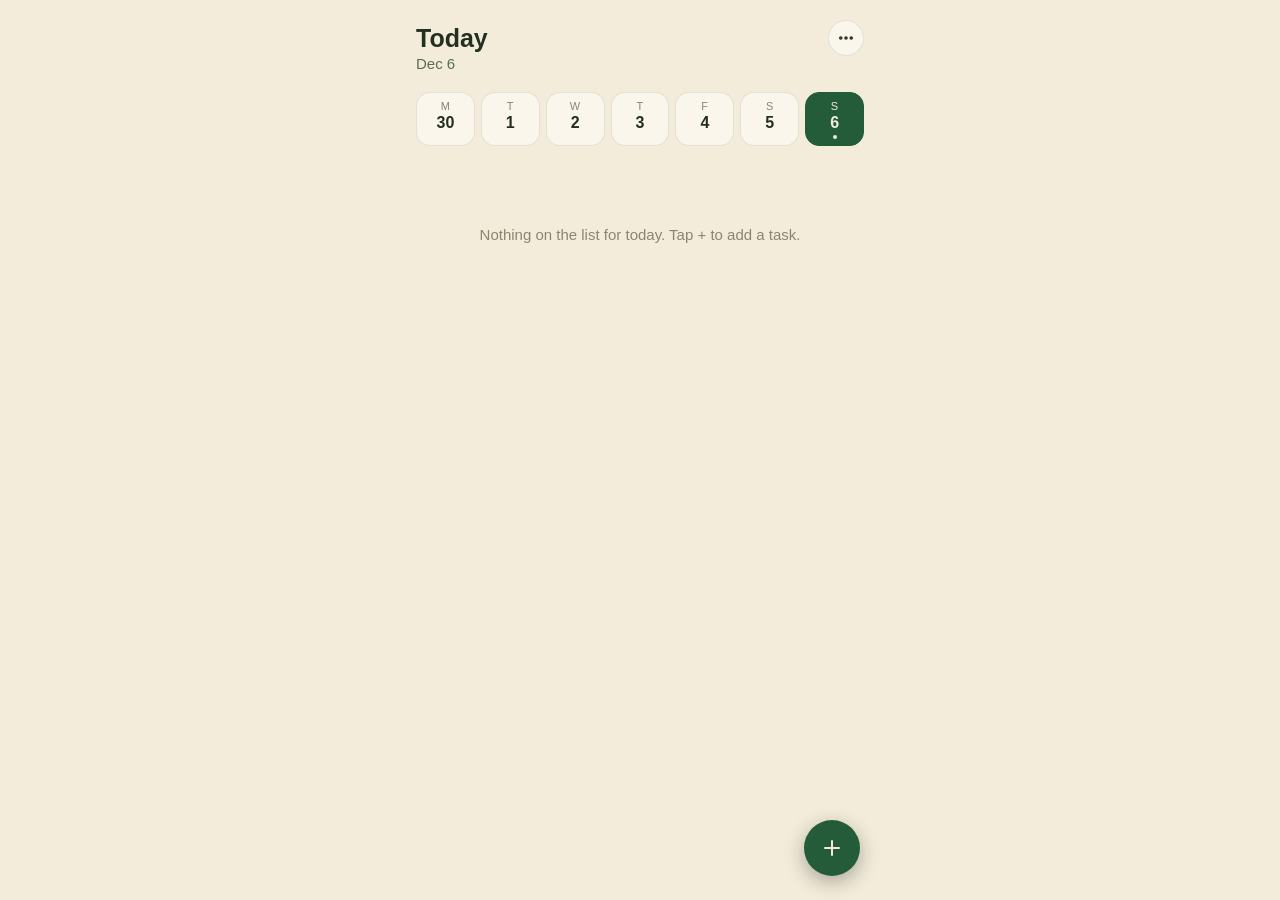
==== commit fa16a4dc: "Add manual light/dark theme toggle Adds a row in the backup/settings sheet to force light or dark mo" ====
--- a/index.html
+++ b/index.html
@@ -4,6 +4,14 @@
 <meta charset="UTF-8" />
 <meta name="viewport" content="width=device-width, initial-scale=1, viewport-fit=cover" />
 <title>Tend</title>
+<script>
+(function () {
+  try {
+    var t = localStorage.getItem('dp_theme');
+    if (t === 'light' || t === 'dark') document.documentElement.setAttribute('data-theme', t);
+  } catch (e) {}
+})();
+</script>
 <meta name="theme-color" content="#0f1a13" />
 <link rel="manifest" href="manifest.json" />
 <link rel="icon" href="icons/icon-192.png" />
@@ -111,6 +119,7 @@
       <p>Backup</p>
       <button class="icon-btn" id="settingsClose" aria-label="Close"></button>
     </div>
+    <button class="row-btn" id="themeToggleBtn"></button>
     <button class="row-btn" id="exportBtn"></button>
     <button class="row-btn" id="importBtn"></button>
     <input type="file" accept="application/json" id="importFileInput" class="file-input" />
--- a/css/styles.css
+++ b/css/styles.css
@@ -55,8 +55,13 @@
   --radius-sm: 8px;
 }
 
+/* Light palette applies on system preference, unless overridden by the
+ * in-app toggle (data-theme, set by js/app.js and persisted to
+ * localStorage) — the same palette is also defined unconditionally under
+ * [data-theme="light"] so the forced choice wins regardless of system
+ * preference. */
 @media (prefers-color-scheme: light) {
-  :root {
+  :root:not([data-theme="dark"]) {
     color-scheme: light;
     --bg: #f3ecda;
     --surface-1: #faf6ec;
@@ -100,6 +105,49 @@
   }
 }
 
+:root[data-theme="light"] {
+  color-scheme: light;
+  --bg: #f3ecda;
+  --surface-1: #faf6ec;
+  --surface-2: #faf6ec;
+  --surface-3: #ece0c4;
+  --border: rgba(30, 45, 30, 0.1);
+  --border-accent: #245c3a;
+  --border-danger: rgba(160, 55, 40, 0.4);
+
+  --text-primary: #23301f;
+  --text-secondary: #5f6b52;
+  --text-muted: #8b8570;
+  --text-danger: #a3392b;
+
+  --fill-accent: #245c3a;
+  --fill-secondary: #ece0c4;
+  --fill-danger: #a3392b;
+  --on-accent: #f3ecda;
+  --on-danger: #f7f0e0;
+
+  /* Sage (foliage) */
+  --bg-tint-blue: rgba(110, 150, 80, 0.16);
+  --text-tint-blue: #4c6b34;
+  /* Dusk plum */
+  --bg-tint-purple: rgba(110, 75, 85, 0.16);
+  --text-tint-purple: #6b4652;
+  /* Water teal */
+  --bg-tint-green: rgba(60, 130, 120, 0.16);
+  --text-tint-green: #276358;
+  /* Boat-wood terracotta */
+  --bg-tint-orange: rgba(180, 105, 55, 0.16);
+  --text-tint-orange: #8a4d1e;
+  /* Warm rose */
+  --bg-tint-pink: rgba(170, 90, 80, 0.16);
+  --text-tint-pink: #8a4436;
+  /* House stone */
+  --bg-tint-gray: rgba(140, 125, 95, 0.16);
+  --text-tint-gray: #6b5c40;
+
+  --shadow-sheet: 0 -8px 30px rgba(0, 0, 0, 0.12);
+}
+
 * {
   box-sizing: border-box;
 }
